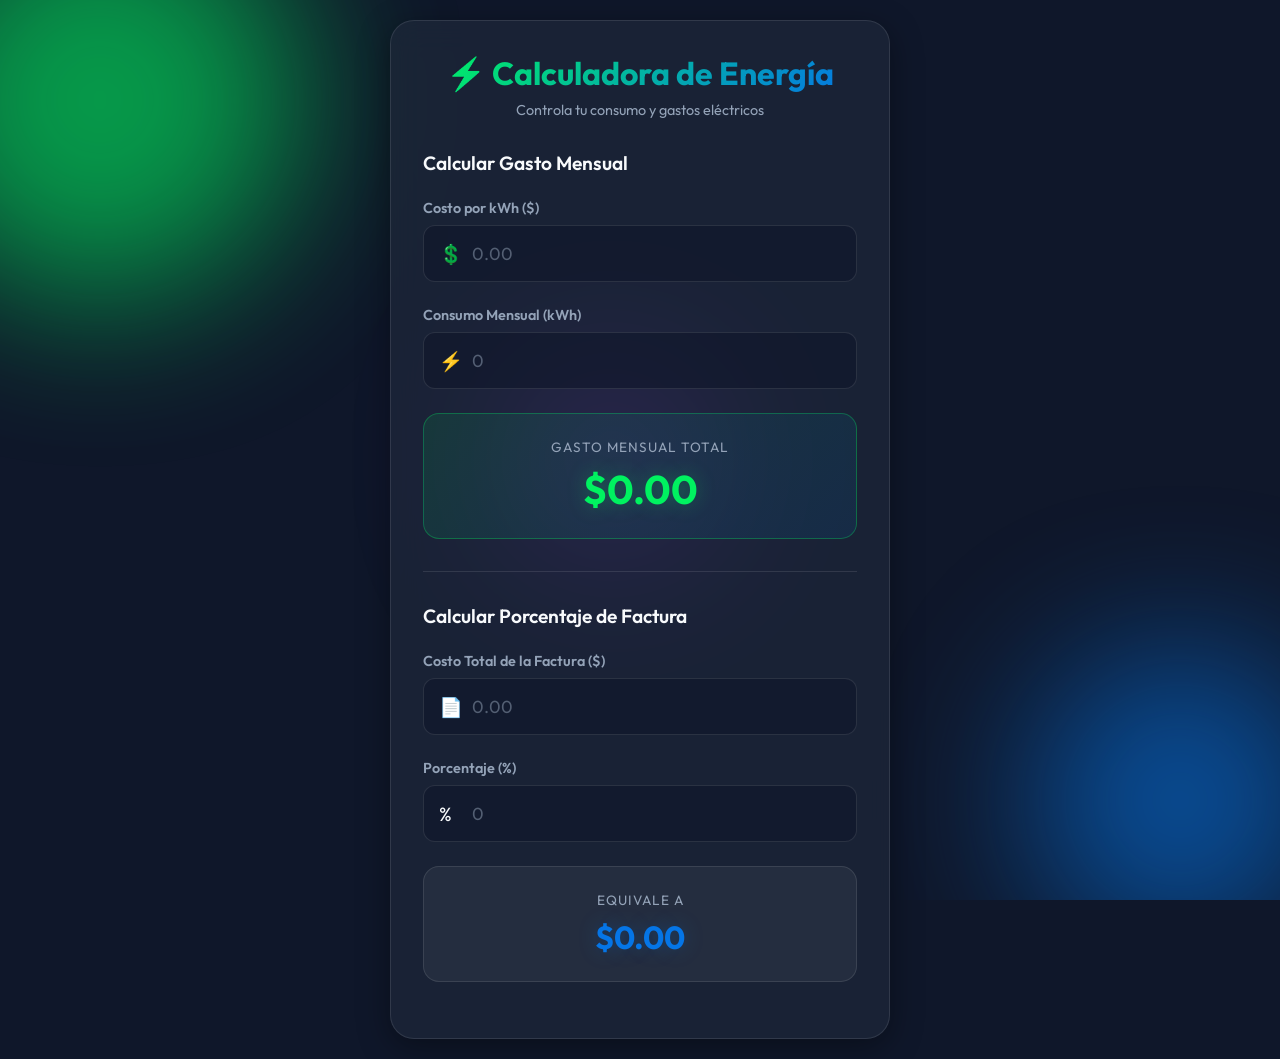
==== index.html @ 163293c4 "Add files via upload" ====
<!DOCTYPE html>
<html lang="es">

<head>
    <meta charset="UTF-8">
    <meta name="viewport" content="width=device-width, initial-scale=1.0">
    <title>Calculadora de Consumo de Energía</title>
    <meta name="description" content="Calcula tu gasto de energía eléctrica mensual y porcentajes de factura">
    <link rel="stylesheet" href="style.css">
    <link rel="preconnect" href="https://fonts.googleapis.com">
    <link rel="preconnect" href="https://fonts.gstatic.com" crossorigin>
    <link href="https://fonts.googleapis.com/css2?family=Outfit:wght@300;400;600;700&display=swap" rel="stylesheet">
</head>

<body>
    <div class="background-blobs">
        <div class="blob blob-1"></div>
        <div class="blob blob-2"></div>
        <div class="blob blob-3"></div>
    </div>

    <main class="container">
        <div class="glass-card">
            <header>
                <h1>⚡ Calculadora de Energía</h1>
                <p>Controla tu consumo y gastos eléctricos</p>
            </header>

            <!-- Sección 1: Cálculo de Gasto Mensual -->
            <section class="calc-section">
                <h2>Calcular Gasto Mensual</h2>

                <div class="input-group">
                    <label for="costPerKwh">Costo por kWh ($)</label>
                    <div class="input-wrapper">
                        <span class="icon">💲</span>
                        <input type="text" id="costPerKwh" placeholder="0.00" inputmode="decimal">
                    </div>
                </div>

                <div class="input-group">
                    <label for="monthlyKwh">Consumo Mensual (kWh)</label>
                    <div class="input-wrapper">
                        <span class="icon">⚡</span>
                        <input type="text" id="monthlyKwh" placeholder="0" inputmode="decimal">
                    </div>
                </div>

                <div class="result-card main-result">
                    <span class="label">Gasto Mensual Total</span>
                    <span class="value" id="monthlyTotal">$0.00</span>
                </div>
            </section>

            <div class="divider"></div>

            <!-- Sección 2: Calculadora de Porcentaje -->
            <section class="calc-section">
                <h2>Calcular Porcentaje de Factura</h2>

                <div class="input-group">
                    <label for="totalBill">Costo Total de la Factura ($)</label>
                    <div class="input-wrapper">
                        <span class="icon">📄</span>
                        <input type="text" id="totalBill" placeholder="0.00" inputmode="decimal">
                    </div>
                </div>

                <div class="input-group">
                    <label for="percentage">Porcentaje (%)</label>
                    <div class="input-wrapper">
                        <span class="icon">%</span>
                        <input type="number" id="percentage" placeholder="0" min="0" max="100">
                    </div>
                </div>

                <div class="result-card secondary-result">
                    <span class="label">Equivale a</span>
                    <span class="value" id="percentageResult">$0.00</span>
                </div>
            </section>
        </div>
    </main>

    <script src="script.js"></script>
</body>

</html>
---- style.css ----
:root {
    --primary-color: #00f260;
    --secondary-color: #0575e6;
    --bg-dark: #0f172a;
    --text-light: #f8fafc;
    --text-dim: #94a3b8;
    --glass-bg: rgba(30, 41, 59, 0.7);
    --glass-border: rgba(255, 255, 255, 0.1);
    --input-bg: rgba(15, 23, 42, 0.6);
    --card-shadow: 0 8px 32px 0 rgba(0, 0, 0, 0.37);
}

* {
    margin: 0;
    padding: 0;
    box-sizing: border-box;
}

body {
    font-family: 'Outfit', sans-serif;
    background-color: var(--bg-dark);
    color: var(--text-light);
    min-height: 100vh;
    display: flex;
    justify-content: center;
    align-items: center;
    padding: 20px;
    position: relative;
    overflow-x: hidden;
}

/* Background Animation */
.background-blobs {
    position: fixed;
    top: 0;
    left: 0;
    width: 100%;
    height: 100%;
    z-index: -1;
    overflow: hidden;
}

.blob {
    position: absolute;
    border-radius: 50%;
    filter: blur(80px);
    opacity: 0.6;
    animation: float 10s infinite ease-in-out;
}

.blob-1 {
    width: 400px;
    height: 400px;
    background: var(--primary-color);
    top: -100px;
    left: -100px;
    animation-delay: 0s;
}

.blob-2 {
    width: 300px;
    height: 300px;
    background: var(--secondary-color);
    bottom: -50px;
    right: -50px;
    animation-delay: 2s;
}

.blob-3 {
    width: 200px;
    height: 200px;
    background: #8e2de2;
    top: 40%;
    left: 40%;
    animation-delay: 4s;
}

@keyframes float {

    0%,
    100% {
        transform: translate(0, 0) scale(1);
    }

    33% {
        transform: translate(30px, -50px) scale(1.1);
    }

    66% {
        transform: translate(-20px, 20px) scale(0.9);
    }
}

/* Container */
.container {
    width: 100%;
    max-width: 500px;
}

.glass-card {
    background: var(--glass-bg);
    backdrop-filter: blur(16px);
    -webkit-backdrop-filter: blur(16px);
    border: 1px solid var(--glass-border);
    border-radius: 24px;
    padding: 2rem;
    box-shadow: var(--card-shadow);
}

/* Header */
header {
    text-align: center;
    margin-bottom: 2rem;
}

header h1 {
    font-size: 2rem;
    font-weight: 700;
    background: linear-gradient(135deg, var(--primary-color), var(--secondary-color));
    -webkit-background-clip: text;
    -webkit-text-fill-color: transparent;
    margin-bottom: 0.5rem;
}

header p {
    color: var(--text-dim);
    font-size: 0.9rem;
}

/* Sections */
.calc-section {
    margin-bottom: 1.5rem;
}

.calc-section h2 {
    font-size: 1.2rem;
    color: var(--text-light);
    margin-bottom: 1.5rem;
    font-weight: 600;
}

/* Input Groups */
.input-group {
    margin-bottom: 1.5rem;
}

.input-group label {
    display: block;
    font-size: 0.9rem;
    color: var(--text-dim);
    font-weight: 600;
    margin-bottom: 0.5rem;
}

.input-wrapper {
    position: relative;
    display: flex;
    align-items: center;
}

.input-wrapper .icon {
    position: absolute;
    left: 1rem;
    font-size: 1.2rem;
    pointer-events: none;
}

input {
    width: 100%;
    padding: 1rem 1rem 1rem 3rem;
    background: var(--input-bg);
    border: 1px solid var(--glass-border);
    border-radius: 12px;
    color: var(--text-light);
    font-size: 1.1rem;
    font-family: 'Outfit', sans-serif;
    transition: all 0.3s ease;
    outline: none;
}

input:focus {
    border-color: var(--primary-color);
    box-shadow: 0 0 0 2px rgba(0, 242, 96, 0.2);
}

input::placeholder {
    color: var(--text-dim);
    opacity: 0.5;
}

/* Result Cards */
.result-card {
    background: rgba(255, 255, 255, 0.05);
    border-radius: 16px;
    padding: 1.5rem;
    display: flex;
    flex-direction: column;
    align-items: center;
    justify-content: center;
    border: 1px solid var(--glass-border);
    transition: transform 0.3s ease;
    margin-top: 1rem;
}

.result-card:hover {
    transform: translateY(-2px);
    background: rgba(255, 255, 255, 0.08);
}

.main-result {
    background: linear-gradient(135deg, rgba(0, 242, 96, 0.1), rgba(5, 117, 230, 0.1));
    border-color: rgba(0, 242, 96, 0.3);
}

.main-result .value {
    font-size: 2.5rem;
    font-weight: 700;
    color: var(--primary-color);
    text-shadow: 0 0 20px rgba(0, 242, 96, 0.3);
}

.secondary-result .value {
    font-size: 2rem;
    font-weight: 700;
    color: var(--secondary-color);
    text-shadow: 0 0 20px rgba(5, 117, 230, 0.3);
}

.label {
    font-size: 0.85rem;
    color: var(--text-dim);
    text-transform: uppercase;
    letter-spacing: 1px;
    margin-bottom: 0.5rem;
}

/* Divider */
.divider {
    height: 1px;
    background: var(--glass-border);
    margin: 2rem 0;
}

/* Responsive */
@media (max-width: 480px) {
    .glass-card {
        padding: 1.5rem;
    }

    header h1 {
        font-size: 1.5rem;
    }

    .main-result .value {
        font-size: 2rem;
    }

    .secondary-result .value {
        font-size: 1.5rem;
    }
}
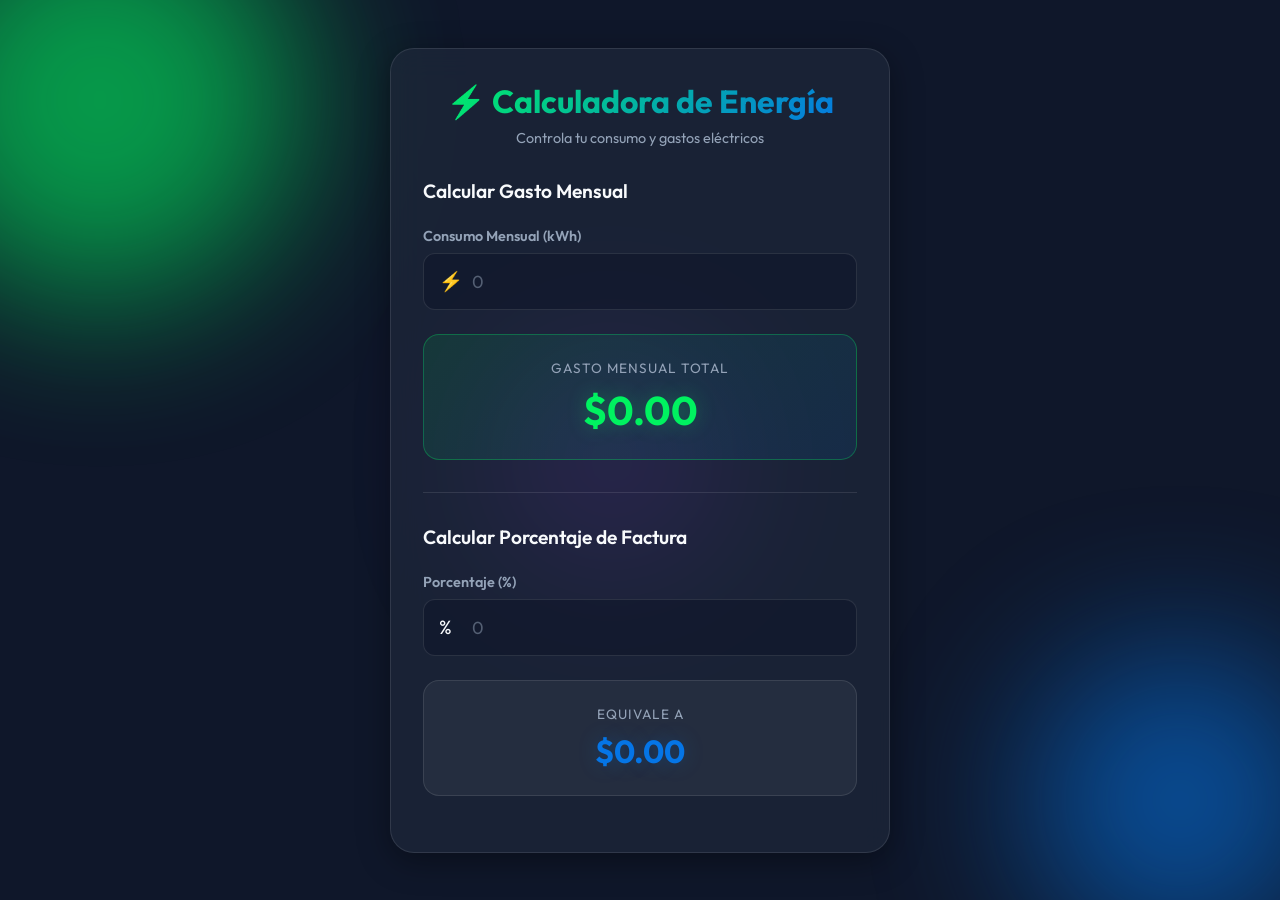
==== commit 81be7b52: "Remove user input for kWh cost and use fixed value Eliminated the cost per kWh input field from the " ====
--- a/index.html
+++ b/index.html
@@ -31,14 +31,6 @@
                 <h2>Calcular Gasto Mensual</h2>
 
                 <div class="input-group">
-                    <label for="costPerKwh">Costo por kWh ($)</label>
-                    <div class="input-wrapper">
-                        <span class="icon">💲</span>
-                        <input type="text" id="costPerKwh" placeholder="0.00" inputmode="decimal">
-                    </div>
-                </div>
-
-                <div class="input-group">
                     <label for="monthlyKwh">Consumo Mensual (kWh)</label>
                     <div class="input-wrapper">
                         <span class="icon">⚡</span>
@@ -52,19 +44,13 @@
                 </div>
             </section>
 
+
             <div class="divider"></div>
 
             <!-- Sección 2: Calculadora de Porcentaje -->
             <section class="calc-section">
                 <h2>Calcular Porcentaje de Factura</h2>
 
-                <div class="input-group">
-                    <label for="totalBill">Costo Total de la Factura ($)</label>
-                    <div class="input-wrapper">
-                        <span class="icon">📄</span>
-                        <input type="text" id="totalBill" placeholder="0.00" inputmode="decimal">
-                    </div>
-                </div>
 
                 <div class="input-group">
                     <label for="percentage">Porcentaje (%)</label>
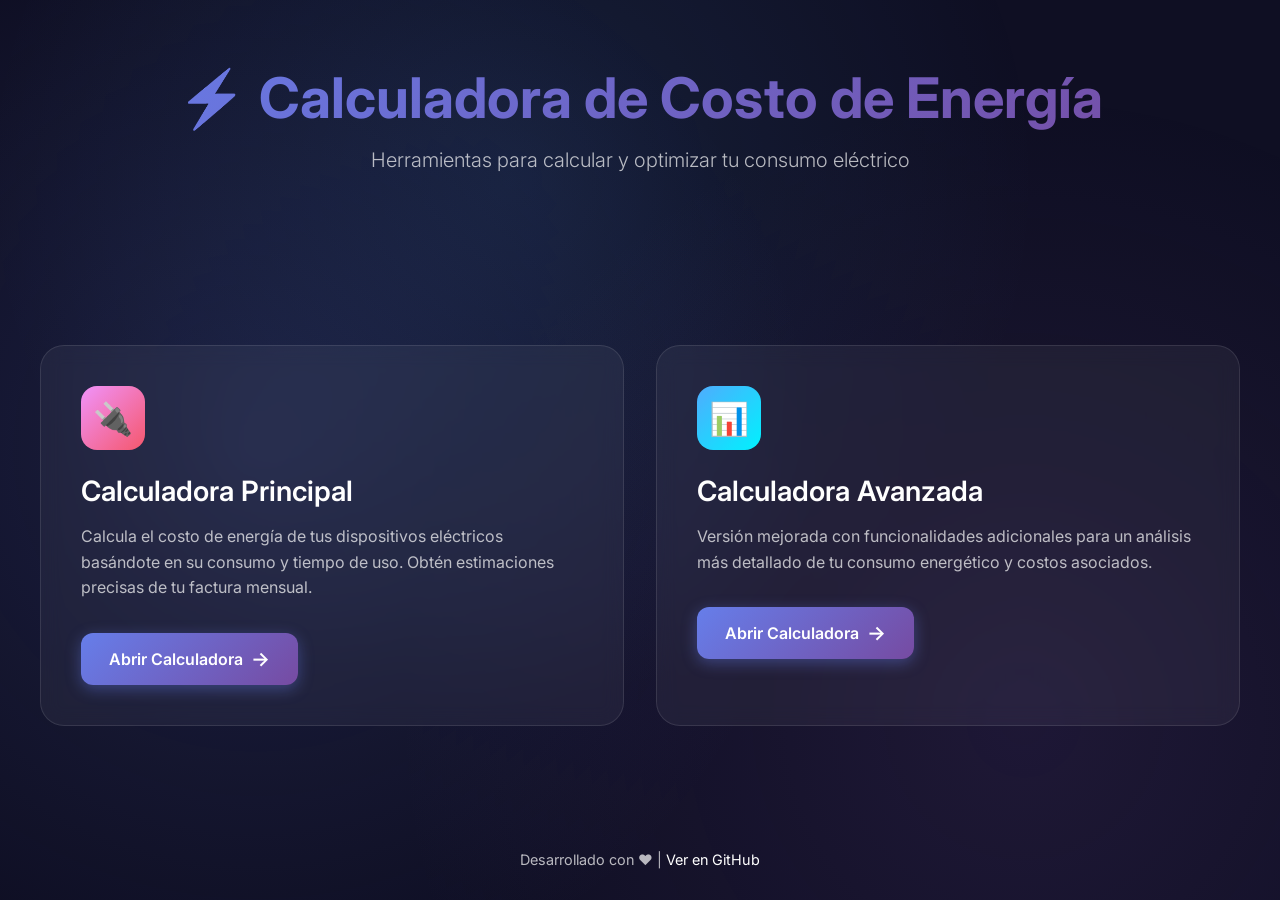
==== commit c6d844c6: "feat: Setup multi-page structure for GitHub Pages - Add main portal page (index.html) with modern de" ====
--- a/index.html
+++ b/index.html
@@ -4,71 +4,318 @@
 <head>
     <meta charset="UTF-8">
     <meta name="viewport" content="width=device-width, initial-scale=1.0">
-    <title>Calculadora de Consumo de Energía</title>
-    <meta name="description" content="Calcula tu gasto de energía eléctrica mensual y porcentajes de factura">
-    <link rel="stylesheet" href="style.css">
+    <title>Calculadora de Costo de Energía - Portal</title>
+    <meta name="description" content="Portal de acceso a las calculadoras de costo de energía eléctrica">
     <link rel="preconnect" href="https://fonts.googleapis.com">
     <link rel="preconnect" href="https://fonts.gstatic.com" crossorigin>
-    <link href="https://fonts.googleapis.com/css2?family=Outfit:wght@300;400;600;700&display=swap" rel="stylesheet">
+    <link href="https://fonts.googleapis.com/css2?family=Inter:wght@300;400;600;700&display=swap" rel="stylesheet">
+    <style>
+        * {
+            margin: 0;
+            padding: 0;
+            box-sizing: border-box;
+        }
+
+        :root {
+            --primary-gradient: linear-gradient(135deg, #667eea 0%, #764ba2 100%);
+            --secondary-gradient: linear-gradient(135deg, #f093fb 0%, #f5576c 100%);
+            --tertiary-gradient: linear-gradient(135deg, #4facfe 0%, #00f2fe 100%);
+            --dark-bg: #0f0f23;
+            --card-bg: rgba(255, 255, 255, 0.05);
+            --card-border: rgba(255, 255, 255, 0.1);
+            --text-primary: #ffffff;
+            --text-secondary: rgba(255, 255, 255, 0.7);
+            --shadow-glow: 0 8px 32px rgba(102, 126, 234, 0.3);
+        }
+
+        body {
+            font-family: 'Inter', -apple-system, BlinkMacSystemFont, 'Segoe UI', sans-serif;
+            background: var(--dark-bg);
+            color: var(--text-primary);
+            min-height: 100vh;
+            display: flex;
+            flex-direction: column;
+            overflow-x: hidden;
+            position: relative;
+        }
+
+        /* Animated background */
+        body::before {
+            content: '';
+            position: fixed;
+            top: 0;
+            left: 0;
+            width: 100%;
+            height: 100%;
+            background:
+                radial-gradient(circle at 20% 50%, rgba(102, 126, 234, 0.15) 0%, transparent 50%),
+                radial-gradient(circle at 80% 80%, rgba(118, 75, 162, 0.15) 0%, transparent 50%),
+                radial-gradient(circle at 40% 20%, rgba(79, 172, 254, 0.1) 0%, transparent 50%);
+            animation: backgroundShift 15s ease-in-out infinite;
+            z-index: -1;
+        }
+
+        @keyframes backgroundShift {
+
+            0%,
+            100% {
+                opacity: 1;
+                transform: scale(1);
+            }
+
+            50% {
+                opacity: 0.8;
+                transform: scale(1.1);
+            }
+        }
+
+        header {
+            text-align: center;
+            padding: 4rem 2rem 2rem;
+            position: relative;
+        }
+
+        h1 {
+            font-size: clamp(2rem, 5vw, 3.5rem);
+            font-weight: 700;
+            background: var(--primary-gradient);
+            -webkit-background-clip: text;
+            -webkit-text-fill-color: transparent;
+            background-clip: text;
+            margin-bottom: 1rem;
+            animation: fadeInDown 0.8s ease-out;
+        }
+
+        .subtitle {
+            font-size: clamp(1rem, 2vw, 1.25rem);
+            color: var(--text-secondary);
+            font-weight: 300;
+            animation: fadeInUp 0.8s ease-out 0.2s both;
+        }
+
+        main {
+            flex: 1;
+            display: flex;
+            align-items: center;
+            justify-content: center;
+            padding: 2rem;
+        }
+
+        .container {
+            max-width: 1200px;
+            width: 100%;
+        }
+
+        .apps-grid {
+            display: grid;
+            grid-template-columns: repeat(auto-fit, minmax(320px, 1fr));
+            gap: 2rem;
+            margin-top: 3rem;
+        }
+
+        .app-card {
+            background: var(--card-bg);
+            border: 1px solid var(--card-border);
+            border-radius: 24px;
+            padding: 2.5rem;
+            backdrop-filter: blur(10px);
+            transition: all 0.4s cubic-bezier(0.4, 0, 0.2, 1);
+            position: relative;
+            overflow: hidden;
+            animation: fadeInUp 0.8s ease-out both;
+        }
+
+        .app-card:nth-child(1) {
+            animation-delay: 0.3s;
+        }
+
+        .app-card:nth-child(2) {
+            animation-delay: 0.4s;
+        }
+
+        .app-card::before {
+            content: '';
+            position: absolute;
+            top: 0;
+            left: 0;
+            width: 100%;
+            height: 100%;
+            background: var(--primary-gradient);
+            opacity: 0;
+            transition: opacity 0.4s ease;
+            z-index: -1;
+        }
+
+        .app-card:hover {
+            transform: translateY(-8px);
+            box-shadow: var(--shadow-glow);
+            border-color: rgba(102, 126, 234, 0.5);
+        }
+
+        .app-card:hover::before {
+            opacity: 0.1;
+        }
+
+        .app-icon {
+            width: 64px;
+            height: 64px;
+            border-radius: 16px;
+            display: flex;
+            align-items: center;
+            justify-content: center;
+            font-size: 2rem;
+            margin-bottom: 1.5rem;
+            transition: transform 0.4s ease;
+        }
+
+        .app-card:nth-child(1) .app-icon {
+            background: var(--secondary-gradient);
+        }
+
+        .app-card:nth-child(2) .app-icon {
+            background: var(--tertiary-gradient);
+        }
+
+        .app-card:hover .app-icon {
+            transform: scale(1.1) rotate(5deg);
+        }
+
+        .app-card h2 {
+            font-size: 1.75rem;
+            font-weight: 600;
+            margin-bottom: 1rem;
+            color: var(--text-primary);
+        }
+
+        .app-card p {
+            color: var(--text-secondary);
+            line-height: 1.6;
+            margin-bottom: 2rem;
+            font-size: 1rem;
+        }
+
+        .app-link {
+            display: inline-flex;
+            align-items: center;
+            gap: 0.5rem;
+            padding: 0.875rem 1.75rem;
+            background: var(--primary-gradient);
+            color: white;
+            text-decoration: none;
+            border-radius: 12px;
+            font-weight: 600;
+            transition: all 0.3s ease;
+            box-shadow: 0 4px 15px rgba(102, 126, 234, 0.4);
+        }
+
+        .app-link:hover {
+            transform: translateX(4px);
+            box-shadow: 0 6px 20px rgba(102, 126, 234, 0.6);
+        }
+
+        .app-link::after {
+            content: '→';
+            font-size: 1.25rem;
+            transition: transform 0.3s ease;
+        }
+
+        .app-link:hover::after {
+            transform: translateX(4px);
+        }
+
+        footer {
+            text-align: center;
+            padding: 2rem;
+            color: var(--text-secondary);
+            font-size: 0.9rem;
+        }
+
+        footer a {
+            color: var(--text-primary);
+            text-decoration: none;
+            transition: color 0.3s ease;
+        }
+
+        footer a:hover {
+            background: var(--primary-gradient);
+            -webkit-background-clip: text;
+            -webkit-text-fill-color: transparent;
+            background-clip: text;
+        }
+
+        @keyframes fadeInDown {
+            from {
+                opacity: 0;
+                transform: translateY(-30px);
+            }
+
+            to {
+                opacity: 1;
+                transform: translateY(0);
+            }
+        }
+
+        @keyframes fadeInUp {
+            from {
+                opacity: 0;
+                transform: translateY(30px);
+            }
+
+            to {
+                opacity: 1;
+                transform: translateY(0);
+            }
+        }
+
+        @media (max-width: 768px) {
+            .apps-grid {
+                grid-template-columns: 1fr;
+                gap: 1.5rem;
+            }
+
+            header {
+                padding: 3rem 1.5rem 1.5rem;
+            }
+
+            .app-card {
+                padding: 2rem;
+            }
+        }
+    </style>
 </head>
 
 <body>
-    <div class="background-blobs">
-        <div class="blob blob-1"></div>
-        <div class="blob blob-2"></div>
-        <div class="blob blob-3"></div>
-    </div>
-
-    <main class="container">
-        <div class="glass-card">
-            <header>
-                <h1>⚡ Calculadora de Energía</h1>
-                <p>Controla tu consumo y gastos eléctricos</p>
-            </header>
-
-            <!-- Sección 1: Cálculo de Gasto Mensual -->
-            <section class="calc-section">
-                <h2>Calcular Gasto Mensual</h2>
-
-                <div class="input-group">
-                    <label for="monthlyKwh">Consumo Mensual (kWh)</label>
-                    <div class="input-wrapper">
-                        <span class="icon">⚡</span>
-                        <input type="text" id="monthlyKwh" placeholder="0" inputmode="decimal">
-                    </div>
+    <header>
+        <h1>⚡ Calculadora de Costo de Energía</h1>
+        <p class="subtitle">Herramientas para calcular y optimizar tu consumo eléctrico</p>
+    </header>
+
+    <main>
+        <div class="container">
+            <div class="apps-grid">
+                <div class="app-card">
+                    <div class="app-icon">🔌</div>
+                    <h2>Calculadora Principal</h2>
+                    <p>Calcula el costo de energía de tus dispositivos eléctricos basándote en su consumo y tiempo de
+                        uso. Obtén estimaciones precisas de tu factura mensual.</p>
+                    <a href="./app_1/" class="app-link">Abrir Calculadora</a>
                 </div>
 
-                <div class="result-card main-result">
-                    <span class="label">Gasto Mensual Total</span>
-                    <span class="value" id="monthlyTotal">$0.00</span>
+                <div class="app-card">
+                    <div class="app-icon">📊</div>
+                    <h2>Calculadora Avanzada</h2>
+                    <p>Versión mejorada con funcionalidades adicionales para un análisis más detallado de tu consumo
+                        energético y costos asociados.</p>
+                    <a href="./app_2/" class="app-link">Abrir Calculadora</a>
                 </div>
-            </section>
-
-
-            <div class="divider"></div>
-
-            <!-- Sección 2: Calculadora de Porcentaje -->
-            <section class="calc-section">
-                <h2>Calcular Porcentaje de Factura</h2>
-
-
-                <div class="input-group">
-                    <label for="percentage">Porcentaje (%)</label>
-                    <div class="input-wrapper">
-                        <span class="icon">%</span>
-                        <input type="number" id="percentage" placeholder="0" min="0" max="100">
-                    </div>
-                </div>
-
-                <div class="result-card secondary-result">
-                    <span class="label">Equivale a</span>
-                    <span class="value" id="percentageResult">$0.00</span>
-                </div>
-            </section>
+            </div>
         </div>
     </main>
 
-    <script src="script.js"></script>
+    <footer>
+        <p>Desarrollado con ❤️ | <a href="https://github.com/Moshua53/Calculadora_costo_energia" target="_blank"
+                rel="noopener">Ver en GitHub</a></p>
+    </footer>
 </body>
 
 </html>
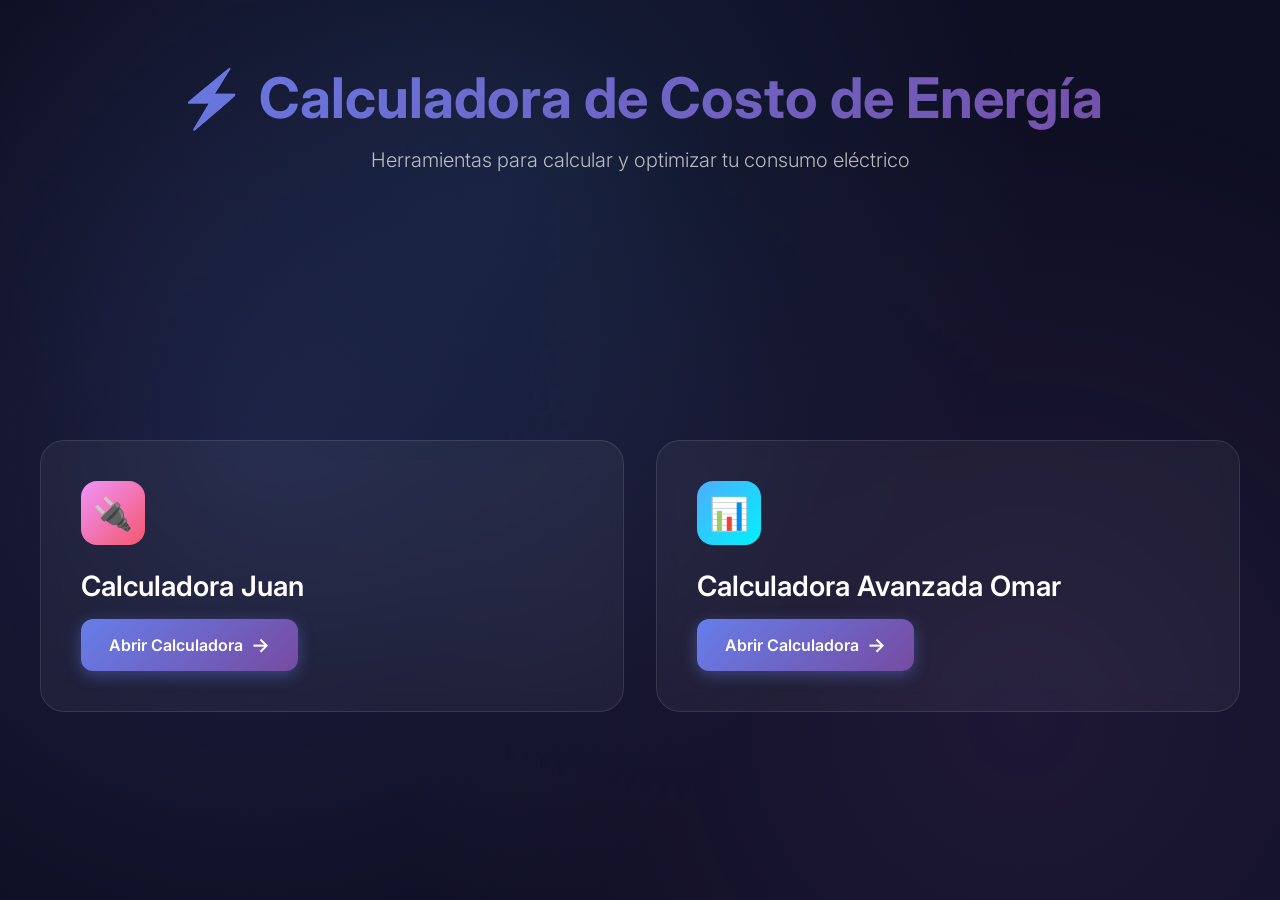
==== commit 54546f8c: "refactor: Simplify portal page and update app names - Update app names to 'Calculadora Juan' and 'Ca" ====
--- a/index.html
+++ b/index.html
@@ -295,27 +295,18 @@
             <div class="apps-grid">
                 <div class="app-card">
                     <div class="app-icon">🔌</div>
-                    <h2>Calculadora Principal</h2>
-                    <p>Calcula el costo de energía de tus dispositivos eléctricos basándote en su consumo y tiempo de
-                        uso. Obtén estimaciones precisas de tu factura mensual.</p>
-                    <a href="./app_1/" class="app-link">Abrir Calculadora</a>
+                    <h2>Calculadora Juan</h2>
+                    <a href="./app_juan/" class="app-link">Abrir Calculadora</a>
                 </div>
-
                 <div class="app-card">
                     <div class="app-icon">📊</div>
-                    <h2>Calculadora Avanzada</h2>
-                    <p>Versión mejorada con funcionalidades adicionales para un análisis más detallado de tu consumo
-                        energético y costos asociados.</p>
+                    <h2>Calculadora Avanzada Omar </h2>
                     <a href="./app_2/" class="app-link">Abrir Calculadora</a>
                 </div>
             </div>
         </div>
     </main>
 
-    <footer>
-        <p>Desarrollado con ❤️ | <a href="https://github.com/Moshua53/Calculadora_costo_energia" target="_blank"
-                rel="noopener">Ver en GitHub</a></p>
-    </footer>
 </body>
 
 </html>
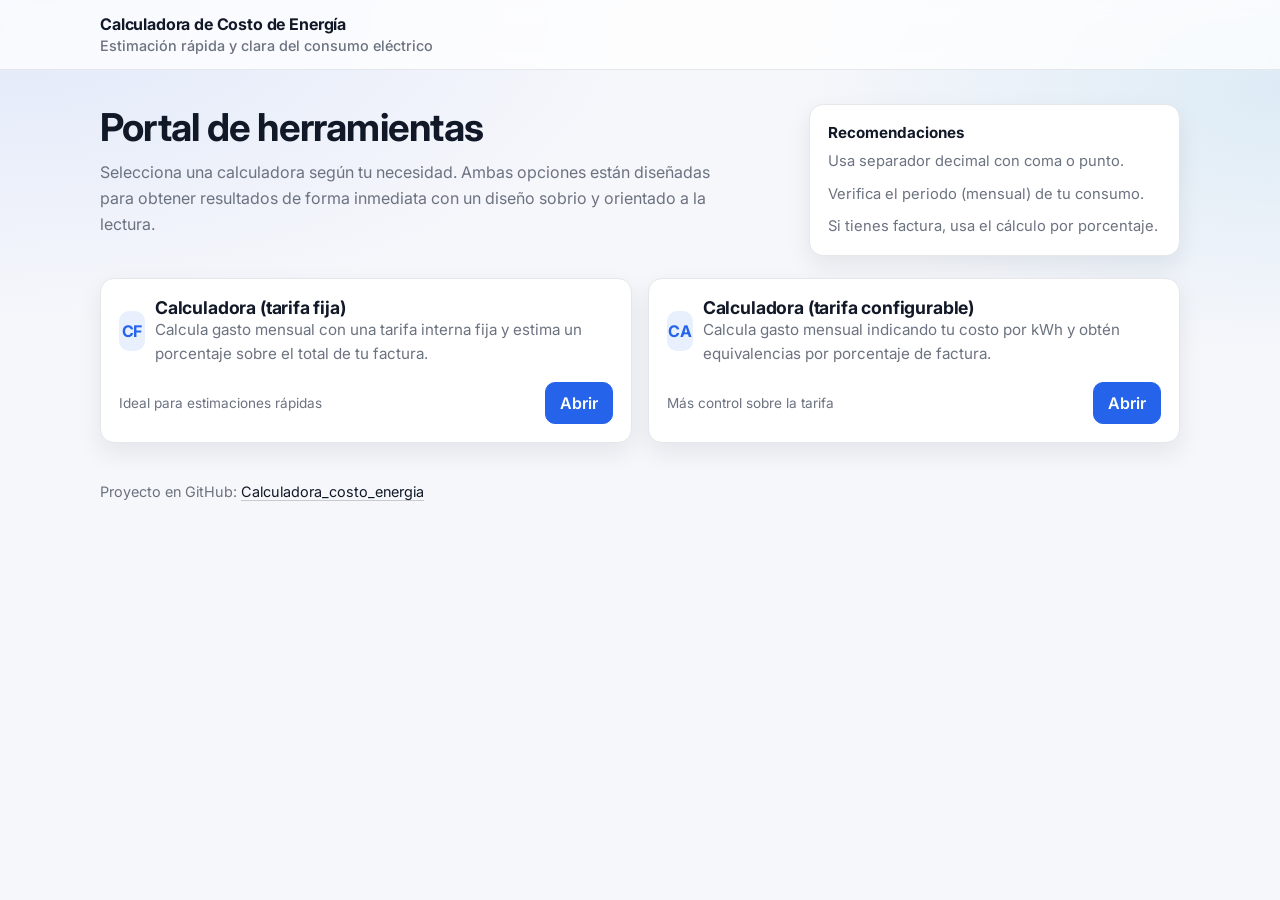
==== commit 160400fb: "refactor: Redesign UI and simplify fixed-rate calculator" ====
--- a/index.html
+++ b/index.html
@@ -1,312 +1,317 @@
-<!DOCTYPE html>
-<html lang="es">
-
-<head>
-    <meta charset="UTF-8">
-    <meta name="viewport" content="width=device-width, initial-scale=1.0">
-    <title>Calculadora de Costo de Energía - Portal</title>
-    <meta name="description" content="Portal de acceso a las calculadoras de costo de energía eléctrica">
-    <link rel="preconnect" href="https://fonts.googleapis.com">
-    <link rel="preconnect" href="https://fonts.gstatic.com" crossorigin>
-    <link href="https://fonts.googleapis.com/css2?family=Inter:wght@300;400;600;700&display=swap" rel="stylesheet">
-    <style>
-        * {
-            margin: 0;
-            padding: 0;
-            box-sizing: border-box;
-        }
-
-        :root {
-            --primary-gradient: linear-gradient(135deg, #667eea 0%, #764ba2 100%);
-            --secondary-gradient: linear-gradient(135deg, #f093fb 0%, #f5576c 100%);
-            --tertiary-gradient: linear-gradient(135deg, #4facfe 0%, #00f2fe 100%);
-            --dark-bg: #0f0f23;
-            --card-bg: rgba(255, 255, 255, 0.05);
-            --card-border: rgba(255, 255, 255, 0.1);
-            --text-primary: #ffffff;
-            --text-secondary: rgba(255, 255, 255, 0.7);
-            --shadow-glow: 0 8px 32px rgba(102, 126, 234, 0.3);
-        }
-
-        body {
-            font-family: 'Inter', -apple-system, BlinkMacSystemFont, 'Segoe UI', sans-serif;
-            background: var(--dark-bg);
-            color: var(--text-primary);
-            min-height: 100vh;
-            display: flex;
-            flex-direction: column;
-            overflow-x: hidden;
-            position: relative;
-        }
-
-        /* Animated background */
-        body::before {
-            content: '';
-            position: fixed;
-            top: 0;
-            left: 0;
-            width: 100%;
-            height: 100%;
-            background:
-                radial-gradient(circle at 20% 50%, rgba(102, 126, 234, 0.15) 0%, transparent 50%),
-                radial-gradient(circle at 80% 80%, rgba(118, 75, 162, 0.15) 0%, transparent 50%),
-                radial-gradient(circle at 40% 20%, rgba(79, 172, 254, 0.1) 0%, transparent 50%);
-            animation: backgroundShift 15s ease-in-out infinite;
-            z-index: -1;
-        }
-
-        @keyframes backgroundShift {
-
-            0%,
-            100% {
-                opacity: 1;
-                transform: scale(1);
-            }
-
-            50% {
-                opacity: 0.8;
-                transform: scale(1.1);
-            }
-        }
-
-        header {
-            text-align: center;
-            padding: 4rem 2rem 2rem;
-            position: relative;
-        }
-
-        h1 {
-            font-size: clamp(2rem, 5vw, 3.5rem);
-            font-weight: 700;
-            background: var(--primary-gradient);
-            -webkit-background-clip: text;
-            -webkit-text-fill-color: transparent;
-            background-clip: text;
-            margin-bottom: 1rem;
-            animation: fadeInDown 0.8s ease-out;
-        }
-
-        .subtitle {
-            font-size: clamp(1rem, 2vw, 1.25rem);
-            color: var(--text-secondary);
-            font-weight: 300;
-            animation: fadeInUp 0.8s ease-out 0.2s both;
-        }
-
-        main {
-            flex: 1;
-            display: flex;
-            align-items: center;
-            justify-content: center;
-            padding: 2rem;
-        }
-
-        .container {
-            max-width: 1200px;
-            width: 100%;
-        }
-
-        .apps-grid {
-            display: grid;
-            grid-template-columns: repeat(auto-fit, minmax(320px, 1fr));
-            gap: 2rem;
-            margin-top: 3rem;
-        }
-
-        .app-card {
-            background: var(--card-bg);
-            border: 1px solid var(--card-border);
-            border-radius: 24px;
-            padding: 2.5rem;
-            backdrop-filter: blur(10px);
-            transition: all 0.4s cubic-bezier(0.4, 0, 0.2, 1);
-            position: relative;
-            overflow: hidden;
-            animation: fadeInUp 0.8s ease-out both;
-        }
-
-        .app-card:nth-child(1) {
-            animation-delay: 0.3s;
-        }
-
-        .app-card:nth-child(2) {
-            animation-delay: 0.4s;
-        }
-
-        .app-card::before {
-            content: '';
-            position: absolute;
-            top: 0;
-            left: 0;
-            width: 100%;
-            height: 100%;
-            background: var(--primary-gradient);
-            opacity: 0;
-            transition: opacity 0.4s ease;
-            z-index: -1;
-        }
-
-        .app-card:hover {
-            transform: translateY(-8px);
-            box-shadow: var(--shadow-glow);
-            border-color: rgba(102, 126, 234, 0.5);
-        }
-
-        .app-card:hover::before {
-            opacity: 0.1;
-        }
-
-        .app-icon {
-            width: 64px;
-            height: 64px;
-            border-radius: 16px;
-            display: flex;
-            align-items: center;
-            justify-content: center;
-            font-size: 2rem;
-            margin-bottom: 1.5rem;
-            transition: transform 0.4s ease;
-        }
-
-        .app-card:nth-child(1) .app-icon {
-            background: var(--secondary-gradient);
-        }
-
-        .app-card:nth-child(2) .app-icon {
-            background: var(--tertiary-gradient);
-        }
-
-        .app-card:hover .app-icon {
-            transform: scale(1.1) rotate(5deg);
-        }
-
-        .app-card h2 {
-            font-size: 1.75rem;
-            font-weight: 600;
-            margin-bottom: 1rem;
-            color: var(--text-primary);
-        }
-
-        .app-card p {
-            color: var(--text-secondary);
-            line-height: 1.6;
-            margin-bottom: 2rem;
-            font-size: 1rem;
-        }
-
-        .app-link {
-            display: inline-flex;
-            align-items: center;
-            gap: 0.5rem;
-            padding: 0.875rem 1.75rem;
-            background: var(--primary-gradient);
-            color: white;
-            text-decoration: none;
-            border-radius: 12px;
-            font-weight: 600;
-            transition: all 0.3s ease;
-            box-shadow: 0 4px 15px rgba(102, 126, 234, 0.4);
-        }
-
-        .app-link:hover {
-            transform: translateX(4px);
-            box-shadow: 0 6px 20px rgba(102, 126, 234, 0.6);
-        }
-
-        .app-link::after {
-            content: '→';
-            font-size: 1.25rem;
-            transition: transform 0.3s ease;
-        }
-
-        .app-link:hover::after {
-            transform: translateX(4px);
-        }
-
-        footer {
-            text-align: center;
-            padding: 2rem;
-            color: var(--text-secondary);
-            font-size: 0.9rem;
-        }
-
-        footer a {
-            color: var(--text-primary);
-            text-decoration: none;
-            transition: color 0.3s ease;
-        }
-
-        footer a:hover {
-            background: var(--primary-gradient);
-            -webkit-background-clip: text;
-            -webkit-text-fill-color: transparent;
-            background-clip: text;
-        }
-
-        @keyframes fadeInDown {
-            from {
-                opacity: 0;
-                transform: translateY(-30px);
-            }
-
-            to {
-                opacity: 1;
-                transform: translateY(0);
-            }
-        }
-
-        @keyframes fadeInUp {
-            from {
-                opacity: 0;
-                transform: translateY(30px);
-            }
-
-            to {
-                opacity: 1;
-                transform: translateY(0);
-            }
-        }
-
-        @media (max-width: 768px) {
-            .apps-grid {
-                grid-template-columns: 1fr;
-                gap: 1.5rem;
-            }
-
-            header {
-                padding: 3rem 1.5rem 1.5rem;
-            }
-
-            .app-card {
-                padding: 2rem;
-            }
-        }
-    </style>
-</head>
-
-<body>
-    <header>
-        <h1>⚡ Calculadora de Costo de Energía</h1>
-        <p class="subtitle">Herramientas para calcular y optimizar tu consumo eléctrico</p>
-    </header>
-
-    <main>
-        <div class="container">
-            <div class="apps-grid">
-                <div class="app-card">
-                    <div class="app-icon">🔌</div>
-                    <h2>Calculadora Juan</h2>
-                    <a href="./app_juan/" class="app-link">Abrir Calculadora</a>
-                </div>
-                <div class="app-card">
-                    <div class="app-icon">📊</div>
-                    <h2>Calculadora Avanzada Omar </h2>
-                    <a href="./app_2/" class="app-link">Abrir Calculadora</a>
-                </div>
-            </div>
-        </div>
-    </main>
-
-</body>
-
-</html>+<!DOCTYPE html>
+<html lang="es">
+
+<head>
+  <meta charset="UTF-8" />
+  <meta name="viewport" content="width=device-width, initial-scale=1.0" />
+  <title>Calculadora de Costo de Energía</title>
+  <meta name="description" content="Portal de acceso a calculadoras de costo de energía eléctrica" />
+  <link rel="preconnect" href="https://fonts.googleapis.com" />
+  <link rel="preconnect" href="https://fonts.gstatic.com" crossorigin />
+  <link href="https://fonts.googleapis.com/css2?family=Inter:wght@400;500;600;700&display=swap" rel="stylesheet" />
+
+  <style>
+    :root {
+      --bg: #f6f7fb;
+      --surface: #ffffff;
+      --surface-2: #f9fafb;
+      --text: #111827;
+      --muted: #6b7280;
+      --border: #e5e7eb;
+      --shadow: 0 10px 25px rgba(17, 24, 39, 0.08);
+      --accent: #2563eb;
+      --accent-hover: #1d4ed8;
+      --ring: rgba(37, 99, 235, 0.25);
+      --radius: 14px;
+      --max: 1120px;
+    }
+
+    * {
+      box-sizing: border-box;
+      margin: 0;
+      padding: 0;
+    }
+
+    body {
+      font-family: Inter, system-ui, -apple-system, Segoe UI, Roboto, Helvetica, Arial, "Apple Color Emoji", "Segoe UI Emoji";
+      background:
+        radial-gradient(1200px 600px at 0% 0%, rgba(37, 99, 235, 0.10), transparent 55%),
+        radial-gradient(900px 500px at 100% 10%, rgba(2, 132, 199, 0.10), transparent 55%),
+        var(--bg);
+      color: var(--text);
+      min-height: 100vh;
+    }
+
+    .topbar {
+      border-bottom: 1px solid var(--border);
+      background: rgba(255, 255, 255, 0.75);
+      backdrop-filter: blur(10px);
+      position: sticky;
+      top: 0;
+      z-index: 10;
+    }
+
+    .topbar-inner {
+      max-width: var(--max);
+      margin: 0 auto;
+      padding: 16px 20px;
+      display: flex;
+      align-items: center;
+      justify-content: space-between;
+      gap: 16px;
+    }
+
+    .brand {
+      display: flex;
+      flex-direction: column;
+      gap: 4px;
+      line-height: 1.1;
+    }
+
+    .brand strong {
+      font-size: 1rem;
+      font-weight: 700;
+      letter-spacing: -0.01em;
+    }
+
+    .brand span {
+      font-size: 0.9rem;
+      color: var(--muted);
+      font-weight: 500;
+    }
+
+    .content {
+      max-width: var(--max);
+      margin: 0 auto;
+      padding: 28px 20px 40px;
+    }
+
+    .hero {
+      display: grid;
+      grid-template-columns: 1.3fr 0.7fr;
+      gap: 20px;
+      align-items: start;
+      margin-top: 6px;
+    }
+
+    .hero h1 {
+      font-size: clamp(1.8rem, 3vw, 2.4rem);
+      letter-spacing: -0.02em;
+      margin-bottom: 10px;
+    }
+
+    .hero p {
+      color: var(--muted);
+      line-height: 1.6;
+      max-width: 64ch;
+    }
+
+    .hero-aside {
+      border: 1px solid var(--border);
+      border-radius: var(--radius);
+      background: var(--surface);
+      padding: 18px;
+      box-shadow: var(--shadow);
+    }
+
+    .hero-aside h2 {
+      font-size: 0.95rem;
+      margin-bottom: 8px;
+    }
+
+    .hero-aside ul {
+      list-style: none;
+      display: grid;
+      gap: 10px;
+      color: var(--muted);
+      font-size: 0.92rem;
+      line-height: 1.5;
+    }
+
+    .apps {
+      margin-top: 22px;
+      display: grid;
+      grid-template-columns: repeat(2, minmax(0, 1fr));
+      gap: 16px;
+    }
+
+    .card {
+      border: 1px solid var(--border);
+      border-radius: var(--radius);
+      background: var(--surface);
+      box-shadow: var(--shadow);
+      padding: 18px;
+      display: grid;
+      gap: 12px;
+      transition: transform 160ms ease, box-shadow 160ms ease;
+    }
+
+    .card:hover {
+      transform: translateY(-2px);
+      box-shadow: 0 16px 36px rgba(17, 24, 39, 0.10);
+    }
+
+    .badge {
+      display: inline-flex;
+      align-items: center;
+      gap: 10px;
+    }
+
+    .badge .mark {
+      width: 40px;
+      height: 40px;
+      border-radius: 10px;
+      display: grid;
+      place-items: center;
+      background: rgba(37, 99, 235, 0.10);
+      color: var(--accent);
+      font-weight: 700;
+      letter-spacing: -0.02em;
+    }
+
+    .card h2 {
+      font-size: 1.1rem;
+      letter-spacing: -0.01em;
+    }
+
+    .card p {
+      color: var(--muted);
+      line-height: 1.6;
+      font-size: 0.95rem;
+    }
+
+    .actions {
+      display: flex;
+      align-items: center;
+      justify-content: space-between;
+      gap: 12px;
+      margin-top: 4px;
+    }
+
+    .meta {
+      font-size: 0.85rem;
+      color: var(--muted);
+    }
+
+    .button {
+      display: inline-flex;
+      align-items: center;
+      justify-content: center;
+      padding: 10px 14px;
+      border-radius: 10px;
+      text-decoration: none;
+      font-weight: 600;
+      background: var(--accent);
+      color: #fff;
+      border: 1px solid var(--accent);
+      transition: background-color 160ms ease, border-color 160ms ease, box-shadow 160ms ease;
+      white-space: nowrap;
+    }
+
+    .button:hover {
+      background: var(--accent-hover);
+      border-color: var(--accent-hover);
+    }
+
+    .button:focus-visible {
+      outline: none;
+      box-shadow: 0 0 0 4px var(--ring);
+    }
+
+    footer {
+      max-width: var(--max);
+      margin: 0 auto;
+      padding: 0 20px 28px;
+      color: var(--muted);
+      font-size: 0.9rem;
+    }
+
+    footer a {
+      color: var(--text);
+      text-decoration: none;
+      border-bottom: 1px solid rgba(17, 24, 39, 0.2);
+    }
+
+    footer a:hover {
+      border-bottom-color: rgba(17, 24, 39, 0.45);
+    }
+
+    @media (max-width: 860px) {
+      .hero {
+        grid-template-columns: 1fr;
+      }
+
+      .apps {
+        grid-template-columns: 1fr;
+      }
+    }
+  </style>
+</head>
+
+<body>
+  <div class="topbar">
+    <div class="topbar-inner">
+      <div class="brand">
+        <strong>Calculadora de Costo de Energía</strong>
+        <span>Estimación rápida y clara del consumo eléctrico</span>
+      </div>
+    </div>
+  </div>
+
+  <main class="content">
+    <section class="hero" aria-label="Introducción">
+      <div>
+        <h1>Portal de herramientas</h1>
+        <p>
+          Selecciona una calculadora según tu necesidad. Ambas opciones están diseñadas para obtener resultados
+          de forma inmediata con un diseño sobrio y orientado a la lectura.
+        </p>
+      </div>
+
+      <aside class="hero-aside" aria-label="Recomendaciones">
+        <h2>Recomendaciones</h2>
+        <ul>
+          <li>Usa separador decimal con coma o punto.</li>
+          <li>Verifica el periodo (mensual) de tu consumo.</li>
+          <li>Si tienes factura, usa el cálculo por porcentaje.</li>
+        </ul>
+      </aside>
+    </section>
+
+    <section class="apps" aria-label="Aplicaciones">
+      <article class="card">
+        <div class="badge">
+          <div class="mark" aria-hidden="true">CF</div>
+          <div>
+            <h2>Calculadora (tarifa fija)</h2>
+            <p>Calcula gasto mensual con una tarifa interna fija y estima un porcentaje sobre el total de tu factura.</p>
+          </div>
+        </div>
+        <div class="actions">
+          <div class="meta">Ideal para estimaciones rápidas</div>
+          <a class="button" href="./app_juan/">Abrir</a>
+        </div>
+      </article>
+
+      <article class="card">
+        <div class="badge">
+          <div class="mark" aria-hidden="true">CA</div>
+          <div>
+            <h2>Calculadora (tarifa configurable)</h2>
+            <p>Calcula gasto mensual indicando tu costo por kWh y obtén equivalencias por porcentaje de factura.</p>
+          </div>
+        </div>
+        <div class="actions">
+          <div class="meta">Más control sobre la tarifa</div>
+          <a class="button" href="./app_2/">Abrir</a>
+        </div>
+      </article>
+    </section>
+  </main>
+
+  <footer>
+    Proyecto en GitHub: <a href="https://github.com/Moshua53/Calculadora_costo_energia" target="_blank" rel="noopener noreferrer">Calculadora_costo_energia</a>
+  </footer>
+</body>
+
+</html>
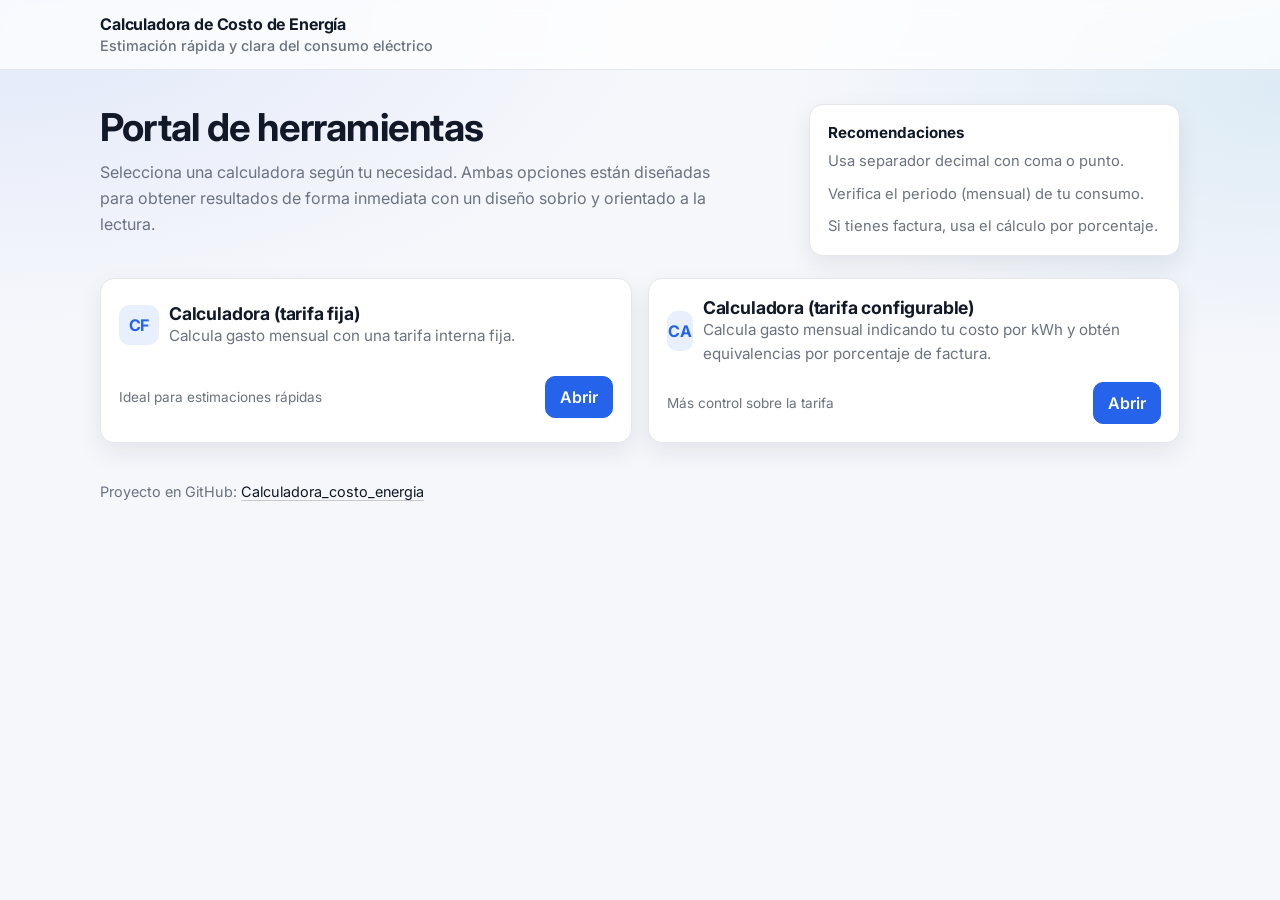
==== commit b3fe46a6: "refactor: Align fixed-rate UI with configurable" ====
--- a/index.html
+++ b/index.html
@@ -284,7 +284,7 @@
           <div class="mark" aria-hidden="true">CF</div>
           <div>
             <h2>Calculadora (tarifa fija)</h2>
-            <p>Calcula gasto mensual con una tarifa interna fija y estima un porcentaje sobre el total de tu factura.</p>
+            <p>Calcula gasto mensual con una tarifa interna fija.</p>
           </div>
         </div>
         <div class="actions">
